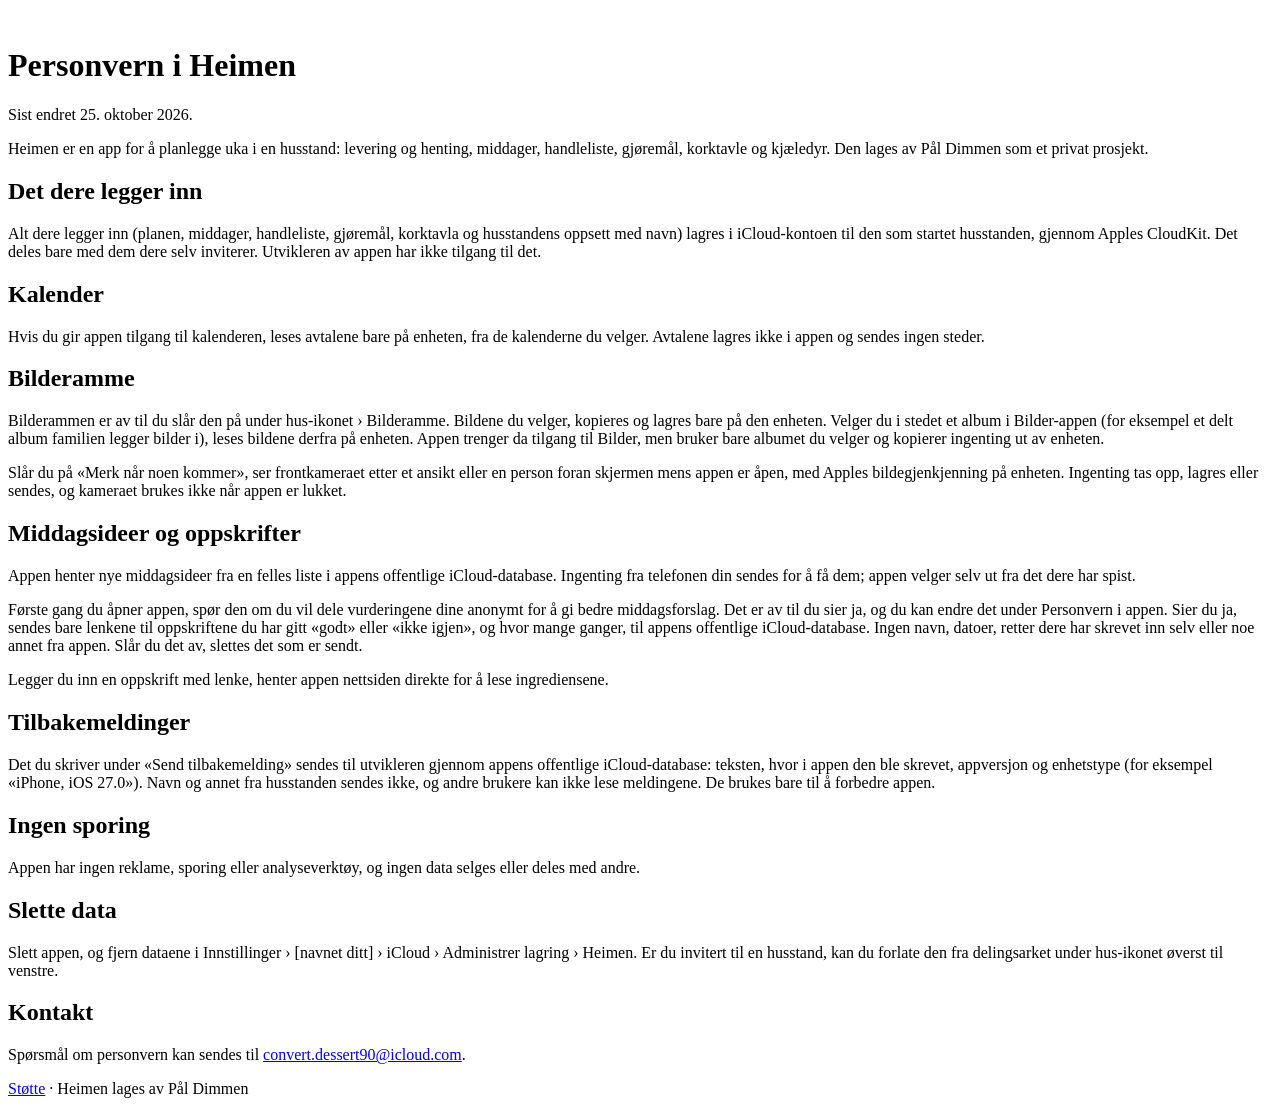
==== personvern.html @ aab2dcea "Personvern: legg til bilderamme (bilder og kamera bare på enheten)" ====
<!doctype html>
<html lang="nb">
<head>
<meta charset="utf-8">
<meta name="viewport" content="width=device-width, initial-scale=1">
<title>Heimen – personvern</title>
<link rel="stylesheet" href="stil.css">
</head>
<body>
<main>
<header><img src="ikon.png" alt=""><h1>Personvern i Heimen</h1></header>
<p class="ingress">Sist endret 25. oktober 2026.</p>

<p>Heimen er en app for å planlegge uka i en husstand: levering og henting, middager, handleliste, gjøremål, korktavle og kjæledyr. Den lages av Pål Dimmen som et privat prosjekt.</p>

<h2>Det dere legger inn</h2>
<p>Alt dere legger inn (planen, middager, handleliste, gjøremål, korktavla og husstandens oppsett med navn) lagres i iCloud-kontoen til den som startet husstanden, gjennom Apples CloudKit. Det deles bare med dem dere selv inviterer. Utvikleren av appen har ikke tilgang til det.</p>

<h2>Kalender</h2>
<p>Hvis du gir appen tilgang til kalenderen, leses avtalene bare på enheten, fra de kalenderne du velger. Avtalene lagres ikke i appen og sendes ingen steder.</p>

<h2>Bilderamme</h2>
<p>Bilderammen er av til du slår den på under hus-ikonet › Bilderamme. Bildene du velger, kopieres og lagres bare på den enheten. Velger du i stedet et album i Bilder-appen (for eksempel et delt album familien legger bilder i), leses bildene derfra på enheten. Appen trenger da tilgang til Bilder, men bruker bare albumet du velger og kopierer ingenting ut av enheten.</p>
<p>Slår du på «Merk når noen kommer», ser frontkameraet etter et ansikt eller en person foran skjermen mens appen er åpen, med Apples bildegjenkjenning på enheten. Ingenting tas opp, lagres eller sendes, og kameraet brukes ikke når appen er lukket.</p>

<h2>Middagsideer og oppskrifter</h2>
<p>Appen henter nye middagsideer fra en felles liste i appens offentlige iCloud-database. Ingenting fra telefonen din sendes for å få dem; appen velger selv ut fra det dere har spist.</p>
<p>Første gang du åpner appen, spør den om du vil dele vurderingene dine anonymt for å gi bedre middagsforslag. Det er av til du sier ja, og du kan endre det under Personvern i appen. Sier du ja, sendes bare lenkene til oppskriftene du har gitt «godt» eller «ikke igjen», og hvor mange ganger, til appens offentlige iCloud-database. Ingen navn, datoer, retter dere har skrevet inn selv eller noe annet fra appen. Slår du det av, slettes det som er sendt.</p>
<p>Legger du inn en oppskrift med lenke, henter appen nettsiden direkte for å lese ingrediensene.</p>

<h2>Tilbakemeldinger</h2>
<p>Det du skriver under «Send tilbakemelding» sendes til utvikleren gjennom appens offentlige iCloud-database: teksten, hvor i appen den ble skrevet, appversjon og enhetstype (for eksempel «iPhone, iOS 27.0»). Navn og annet fra husstanden sendes ikke, og andre brukere kan ikke lese meldingene. De brukes bare til å forbedre appen.</p>

<h2>Ingen sporing</h2>
<p>Appen har ingen reklame, sporing eller analyseverktøy, og ingen data selges eller deles med andre.</p>

<h2>Slette data</h2>
<p>Slett appen, og fjern dataene i Innstillinger › [navnet ditt] › iCloud › Administrer lagring › Heimen. Er du invitert til en husstand, kan du forlate den fra delingsarket under hus-ikonet øverst til venstre.</p>

<h2>Kontakt</h2>
<p>Spørsmål om personvern kan sendes til <a href="mailto:convert.dessert90@icloud.com">convert.dessert90@icloud.com</a>.</p>

<nav><a href="index.html">Støtte</a> · Heimen lages av Pål Dimmen</nav>
</main>
</body>
</html>
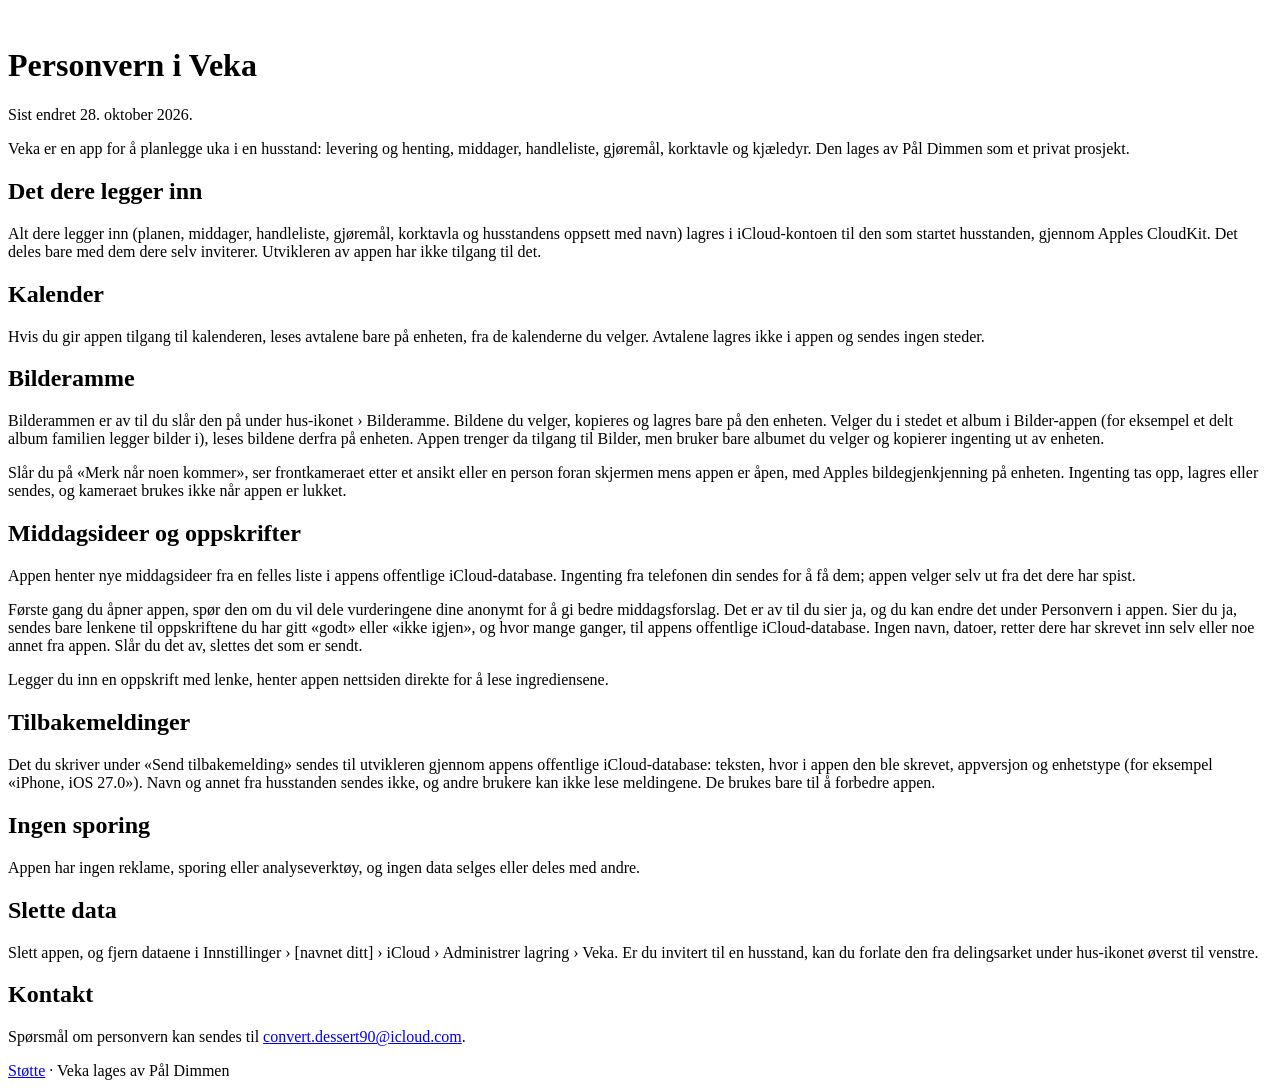
==== commit 7e21236b: "Personvern: appen heter nå Veka" ====
--- a/personvern.html
+++ b/personvern.html
@@ -3,15 +3,15 @@
 <head>
 <meta charset="utf-8">
 <meta name="viewport" content="width=device-width, initial-scale=1">
-<title>Heimen – personvern</title>
+<title>Veka – personvern</title>
 <link rel="stylesheet" href="stil.css">
 </head>
 <body>
 <main>
-<header><img src="ikon.png" alt=""><h1>Personvern i Heimen</h1></header>
-<p class="ingress">Sist endret 25. oktober 2026.</p>
+<header><img src="ikon.png" alt=""><h1>Personvern i Veka</h1></header>
+<p class="ingress">Sist endret 28. oktober 2026.</p>
 
-<p>Heimen er en app for å planlegge uka i en husstand: levering og henting, middager, handleliste, gjøremål, korktavle og kjæledyr. Den lages av Pål Dimmen som et privat prosjekt.</p>
+<p>Veka er en app for å planlegge uka i en husstand: levering og henting, middager, handleliste, gjøremål, korktavle og kjæledyr. Den lages av Pål Dimmen som et privat prosjekt.</p>
 
 <h2>Det dere legger inn</h2>
 <p>Alt dere legger inn (planen, middager, handleliste, gjøremål, korktavla og husstandens oppsett med navn) lagres i iCloud-kontoen til den som startet husstanden, gjennom Apples CloudKit. Det deles bare med dem dere selv inviterer. Utvikleren av appen har ikke tilgang til det.</p>
@@ -35,12 +35,12 @@
 <p>Appen har ingen reklame, sporing eller analyseverktøy, og ingen data selges eller deles med andre.</p>
 
 <h2>Slette data</h2>
-<p>Slett appen, og fjern dataene i Innstillinger › [navnet ditt] › iCloud › Administrer lagring › Heimen. Er du invitert til en husstand, kan du forlate den fra delingsarket under hus-ikonet øverst til venstre.</p>
+<p>Slett appen, og fjern dataene i Innstillinger › [navnet ditt] › iCloud › Administrer lagring › Veka. Er du invitert til en husstand, kan du forlate den fra delingsarket under hus-ikonet øverst til venstre.</p>
 
 <h2>Kontakt</h2>
 <p>Spørsmål om personvern kan sendes til <a href="mailto:convert.dessert90@icloud.com">convert.dessert90@icloud.com</a>.</p>
 
-<nav><a href="index.html">Støtte</a> · Heimen lages av Pål Dimmen</nav>
+<nav><a href="index.html">Støtte</a> · Veka lages av Pål Dimmen</nav>
 </main>
 </body>
 </html>
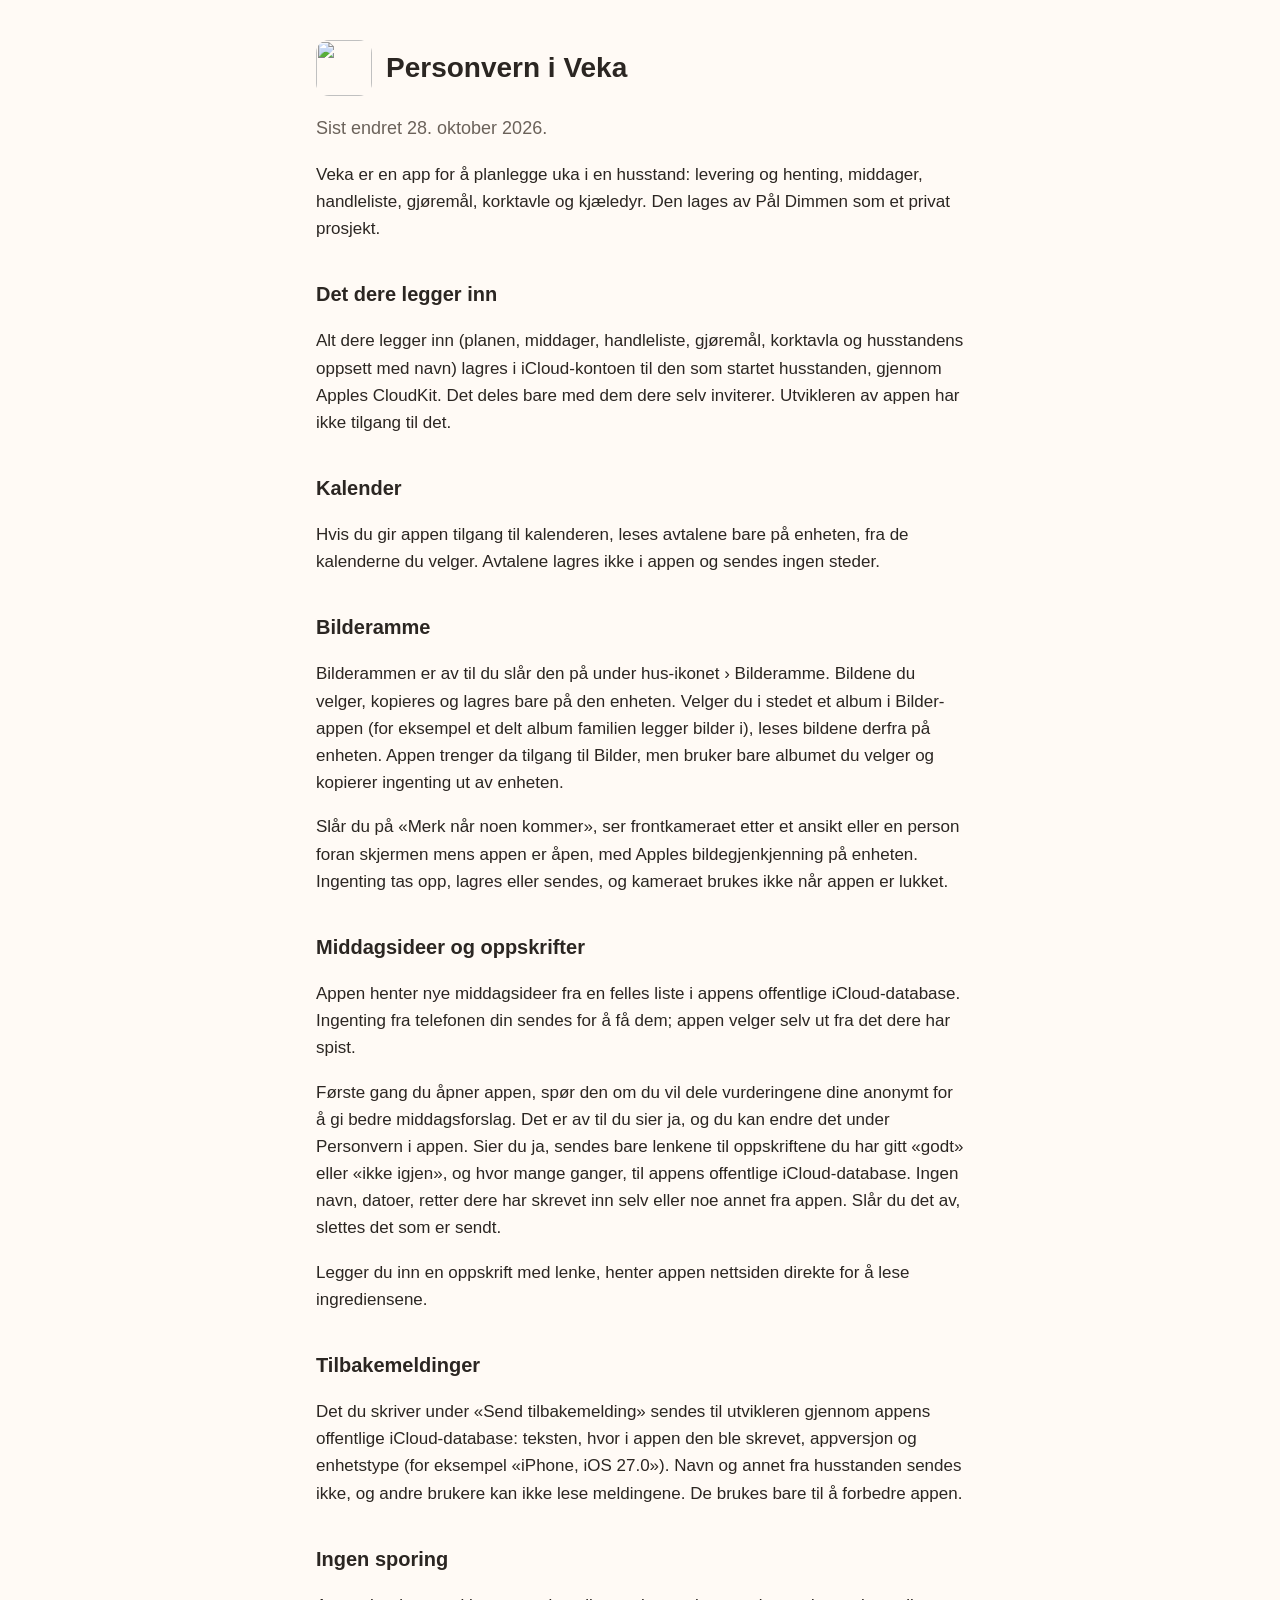
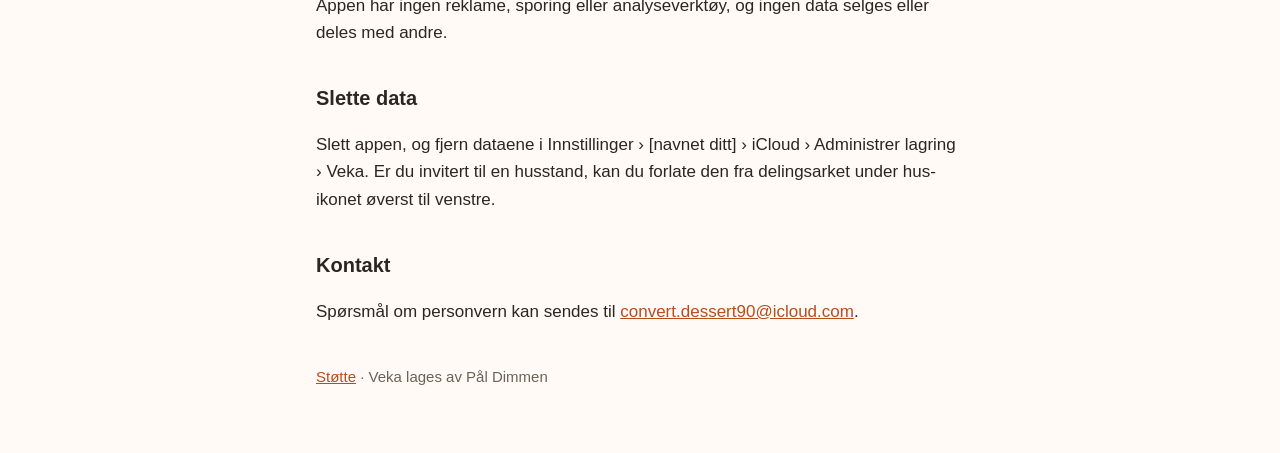
==== commit 969d9885: "Sikkerhetshoder, kontrast og ikon fra #1, tilpasset navnet Veka Slår sammen hfdimmen sin PR #1 med m" ====
--- a/personvern.html
+++ b/personvern.html
@@ -3,12 +3,17 @@
 <head>
 <meta charset="utf-8">
 <meta name="viewport" content="width=device-width, initial-scale=1">
+<meta http-equiv="Content-Security-Policy" content="default-src 'none'; style-src 'self'; img-src 'self'; base-uri 'none'; form-action 'none'">
+<meta name="color-scheme" content="light dark">
+<meta name="description" content="Personvernerklæring for Veka: hva appen lagrer, hvor, og hvem som har tilgang.">
 <title>Veka – personvern</title>
 <link rel="stylesheet" href="stil.css">
+<link rel="icon" href="ikon.png">
+<link rel="apple-touch-icon" href="ikon.png">
 </head>
 <body>
 <main>
-<header><img src="ikon.png" alt=""><h1>Personvern i Veka</h1></header>
+<header><img src="ikon.png" alt="" width="56" height="56"><h1>Personvern i Veka</h1></header>
 <p class="ingress">Sist endret 28. oktober 2026.</p>
 
 <p>Veka er en app for å planlegge uka i en husstand: levering og henting, middager, handleliste, gjøremål, korktavle og kjæledyr. Den lages av Pål Dimmen som et privat prosjekt.</p>
--- a/stil.css
+++ b/stil.css
@@ -0,0 +1,14 @@
+:root{--bg:#fffaf5;--tekst:#2b2622;--svak:#6b625a;--aksent:#b84d1c;--kort:#ffffff;--kant:#eadfd4}
+@media (prefers-color-scheme:dark){:root{--bg:#1c1917;--tekst:#f2ede8;--svak:#b3a89e;--aksent:#f08a55;--kort:#26221f;--kant:#3a332e}}
+*{box-sizing:border-box}
+body{margin:0;background:var(--bg);color:var(--tekst);font:17px/1.6 -apple-system,BlinkMacSystemFont,"Segoe UI",sans-serif}
+main{max-width:680px;margin:0 auto;padding:40px 16px 64px}
+header{display:flex;align-items:center;gap:14px;margin-bottom:8px}
+header img{width:56px;height:56px;border-radius:13px}
+h1{font-size:28px;margin:0}
+h2{font-size:20px;margin:36px 0 8px}
+p,li{color:var(--tekst)}
+.ingress{color:var(--svak);font-size:18px}
+a{color:var(--aksent)}
+.kort{background:var(--kort);border:1px solid var(--kant);border-radius:14px;padding:16px 20px;margin:20px 0}
+nav{margin-top:40px;color:var(--svak);font-size:15px}
